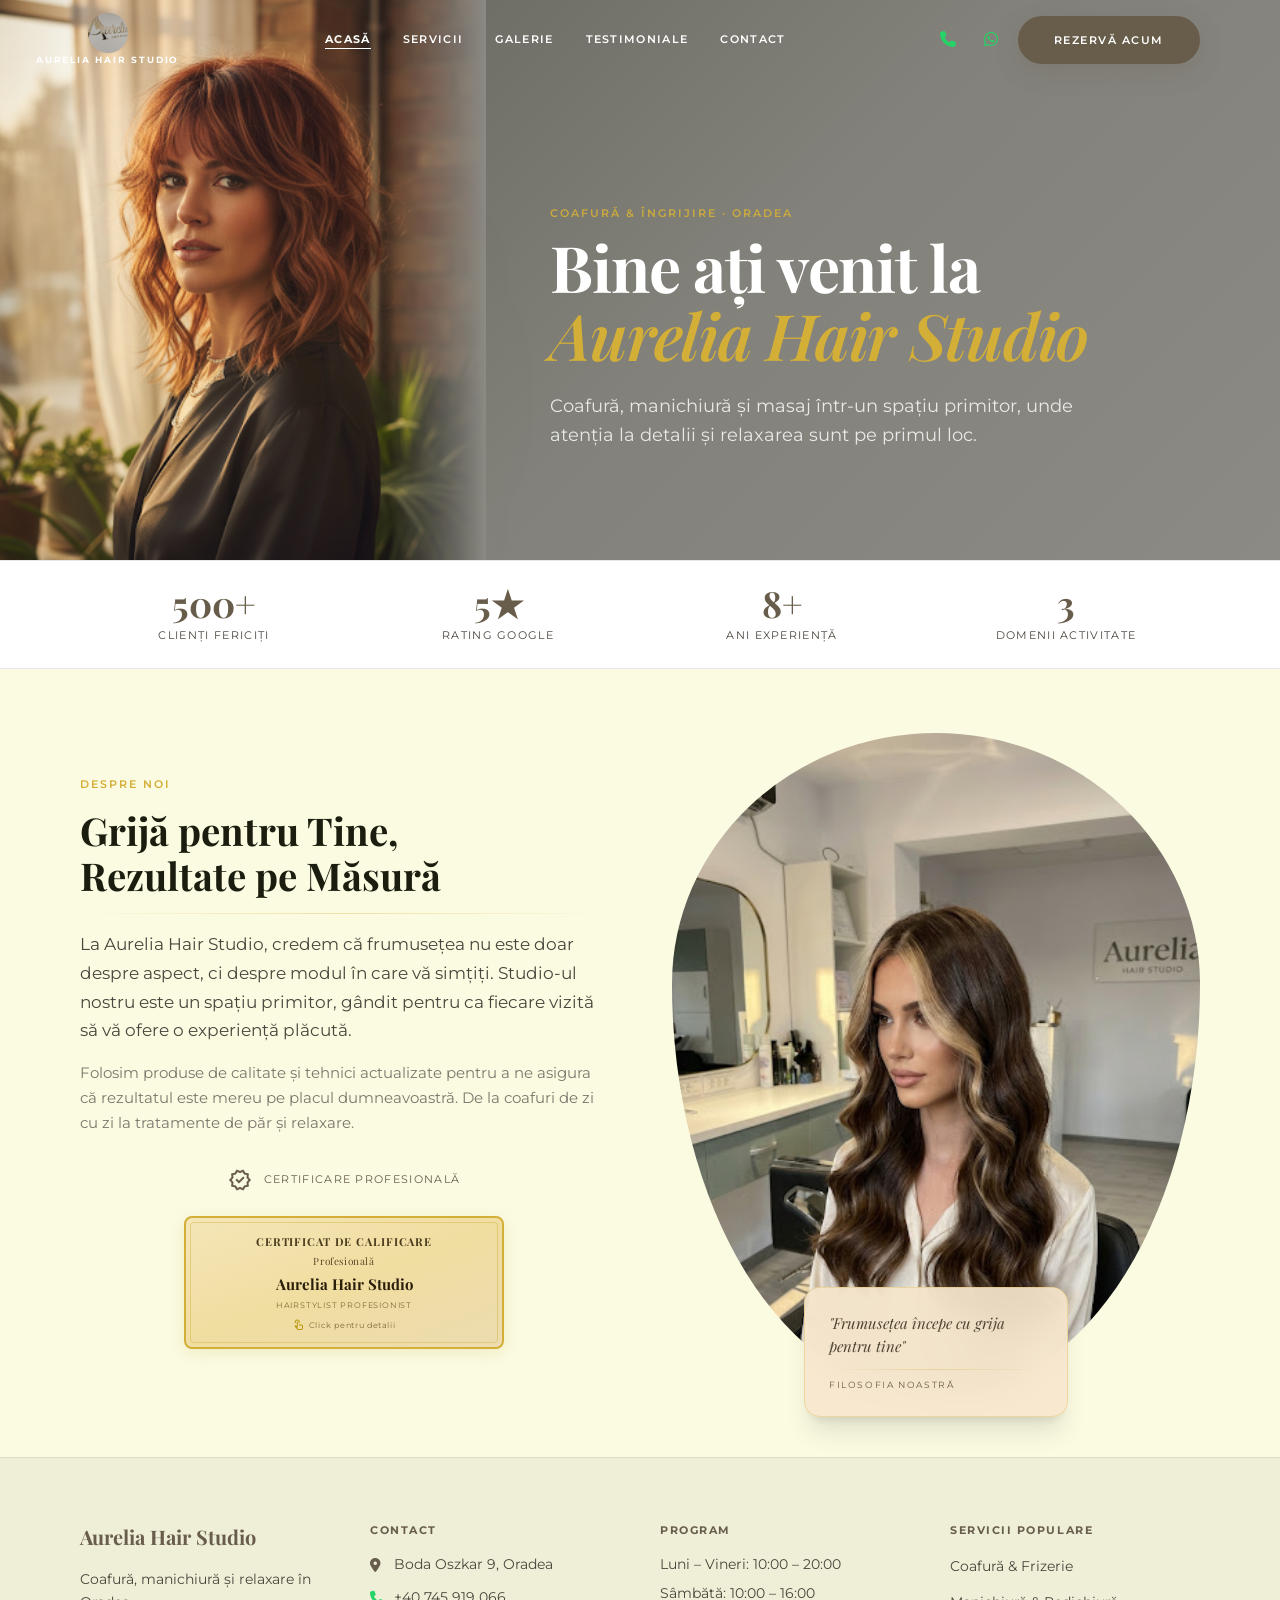
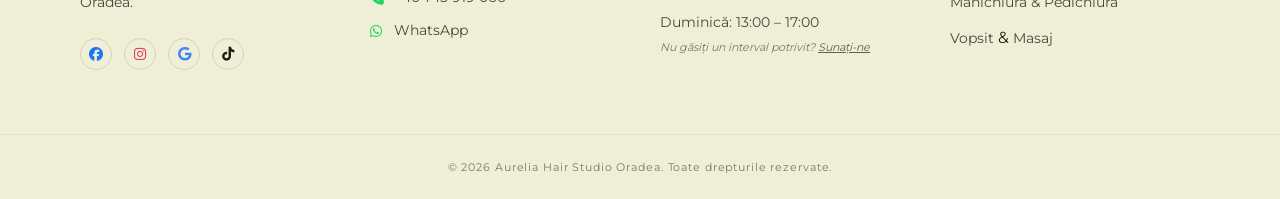
==== index.html @ ef30b787 "Primer commit: web Aurelia Hair Studio" ====
<!DOCTYPE html>
<html class="light" lang="ro"><head><meta http-equiv="Content-Type" content="text/html; charset=UTF-8">

<meta content="width=device-width, initial-scale=1.0" name="viewport">
<title>Aurelia Hair Studio – Sanctuarul tău de frumusețe în Oradea</title>
<meta name="description" content="Aurelia Hair Studio – coafură, manichiură, masaj și tratamente de lux în Oradea. Rezervă o programare online sau pe WhatsApp.">
<script src="js/tailwind.min.js"></script>
<link href="css/fonts.css" rel="stylesheet">
<link href="css/material-symbols.css" rel="stylesheet">
<link rel="stylesheet" href="css/fontawesome.min.css">
<script type="application/ld+json">
{
  "@context": "https://schema.org",
  "@type": "HairSalon",
  "@id": "https://AureliaHairStudio.ro",
  "name": "Aurelia Hair Studio",
  "description": "Coafură, manichiură, masaj și tratamente de lux în Oradea.",
  "image": "https://AureliaHairStudio.ro/images/Logo1.jpg",
  "url": "https://AureliaHairStudio.ro",
  "telephone": "+40-745-919-066",
  "email": "contact@aureliahairstudio.ro",
  "address": {
    "@type": "PostalAddress",
    "streetAddress": "Boda Oszkar 9",
    "addressLocality": "Oradea",
    "addressRegion": "Bihor",
    "postalCode": "410047",
    "addressCountry": "RO"
  },
  "geo": {
    "@type": "GeoCoordinates",
    "latitude": 47.0261015,
    "longitude": 21.9328077
  },
  "openingHoursSpecification": [
    {
      "@type": "OpeningHoursSpecification",
      "dayOfWeek": ["Monday", "Tuesday", "Wednesday", "Thursday", "Friday"],
      "opens": "10:00",
      "closes": "20:00"
    },
    {
      "@type": "OpeningHoursSpecification",
      "dayOfWeek": "Saturday",
      "opens": "10:00",
      "closes": "16:00"
    },
    {
      "@type": "OpeningHoursSpecification",
      "dayOfWeek": "Sunday",
      "opens": "13:00",
      "closes": "17:00"
    }
  ],
  "priceRange": "$$",
  "areaServed": {
    "@type": "City",
    "name": "Oradea"
  },
  "sameAs": [
    "https://www.facebook.com/profile.php?id=61572801821095",
    "https://www.instagram.com/aureliamoga749",
    "https://www.tiktok.com/@aurelia.moga46"
  ],
  "hasOfferCatalog": {
    "@type": "OfferCatalog",
    "name": "Servicii Aurelia Hair Studio",
    "itemListElement": [
      {
        "@type": "Offer",
        "itemOffered": {
          "@type": "Service",
          "name": "Coafură & Frizerie",
          "description": "Tuns, aranjat din perie, coafat ocazii, împletituri"
        }
      },
      {
        "@type": "Offer",
        "itemOffered": {
          "@type": "Service",
          "name": "Vopsit",
          "description": "Vopsit, balayage, airtouch, suvițat, nuanțare"
        }
      },
      {
        "@type": "Offer",
        "itemOffered": {
          "@type": "Service",
          "name": "Masaj",
          "description": "Masaj relaxare, masaj terapeutic, tratamente faciale"
        }
      },
      {
        "@type": "Offer",
        "itemOffered": {
          "@type": "Service",
          "name": "Manichiură & Pedichiură",
          "description": "Manichiură simplă, semi-permanentă, gel"
        }
      }
    ]
  },
  "aggregateRating": {
    "@type": "AggregateRating",
    "ratingValue": "4.9",
    "bestRating": "5",
    "ratingCount": "500"
  }
}
</script>
<script id="tailwind-config">
  tailwind.config = {
    darkMode: "class",
    theme: {
      extend: {
        colors: {
          "gold": "#D4AF37",
          "champagne": "#F7E7CE",
          "surface-tint": "#685d4a",
          "background": "#fbfbe2",
          "surface-container": "#efefd7",
          "surface-container-high": "#eaead1",
          "surface-bright": "#fbfbe2",
          "surface-variant": "#e4e4cc",
          "surface": "#fbfbe2",
          "inverse-primary": "#d3c5ad",
          "primary-fixed-dim": "#d3c5ad",
          "surface-container-lowest": "#ffffff",
          "on-primary-container": "#726753",
          "surface-dim": "#dbdcc3",
          "outline": "#7d766c",
          "inverse-surface": "#303221",
          "surface-container-highest": "#e4e4cc",
          "surface-container-low": "#f5f5dc",
          "outline-variant": "#cec5ba",
          "on-surface-variant": "#4b463d",
          "on-surface": "#1b1d0e",
          "secondary-container": "#fecbcb",
          "primary": "#685d4a",
          "primary-fixed": "#f0e0c8",
          "secondary": "#7b5455",
          "on-background": "#1b1d0e",
          "on-primary": "#ffffff",
          "primary-container": "#f7e7ce"
        },
        borderRadius: {
          "DEFAULT": "0.25rem",
          "lg": "0.5rem",
          "xl": "0.75rem",
          "2xl": "1rem",
          "3xl": "1.5rem",
          "full": "9999px"
        },
        spacing: {
          "section-gap": "120px",
          "gutter": "24px",
          "margin-mobile": "20px",
          "margin-desktop": "80px",
          "base": "8px"
        },
        fontFamily: {
          "serif": ["Playfair Display", "Georgia", "serif"],
          "sans": ["Montserrat", "system-ui", "sans-serif"],
          "display-lg": ["Playfair Display"],
          "headline-lg": ["Playfair Display"],
          "headline-md": ["Playfair Display"],
          "body-lg": ["Montserrat"],
          "body-md": ["Montserrat"],
          "label-sm": ["Montserrat"]
        },
        fontSize: {
          "display-lg": ["clamp(38px,5vw,64px)", { lineHeight: "1.05", letterSpacing: "-0.02em", fontWeight: "700" }],
          "headline-lg": ["32px", { lineHeight: "1.2", fontWeight: "600" }],
          "headline-md": ["24px", { lineHeight: "1.3", fontWeight: "500" }],
          "body-lg": ["18px", { lineHeight: "1.6", fontWeight: "400" }],
          "body-md": ["16px", { lineHeight: "1.5", fontWeight: "400" }],
          "label-sm": ["11px", { lineHeight: "1.0", letterSpacing: "0.12em", fontWeight: "600" }]
        }
      }
    }
  }
</script>
<style>
  :root {
    --gold: #D4AF37;
    --primary: #685d4a;
    --champagne: #F7E7CE;
  }

  * { box-sizing: border-box; }

  html { scroll-behavior: smooth; }

  body {
    font-family: 'Montserrat', sans-serif;
    background: #fbfbe2;
    color: #1b1d0e;
    overflow-x: hidden;
  }

  /* ─── NAV ─── */
  .nav-link {
    font-family: 'Montserrat', sans-serif;
    font-size: 11px;
    font-weight: 600;
    letter-spacing: 0.12em;
    text-transform: uppercase;
    color: #4b463d;
    transition: color 0.3s;
    position: relative;
    padding-bottom: 2px;
  }
  .nav-link::after {
    content: '';
    position: absolute;
    bottom: 0; left: 0;
    width: 100%; height: 1px;
    background: var(--gold);
    transform: scaleX(0);
    transform-origin: left;
    transition: transform 0.3s ease;
  }
  .nav-link:hover::after, .nav-link.active::after { transform: scaleX(1); }
  .nav-link:hover { color: var(--primary); }
  .nav-link.active { color: var(--primary); font-weight: 700; }
  #site-header:not(.scrolled) .nav-link,
  #site-header:not(.scrolled) .nav-link.active { color: #fff; }
  #site-header:not(.scrolled) .nav-link::after { background: #fff; }
  #site-header:not(.scrolled) .nav-link:hover { color: rgba(255,255,255,0.75); }
  .brand-label { color: var(--primary); }
  #site-header:not(.scrolled) .brand-label { color: #fff; }

  /* ─── GOLD DIVIDER ─── */
  .gold-line {
    height: 1px;
    background: linear-gradient(90deg, transparent, var(--gold), transparent);
    opacity: 0.35;
  }

  /* ─── GLASS CARD ─── */
  .glass {
    background: rgba(251,251,226,0.18);
    backdrop-filter: blur(18px);
    -webkit-backdrop-filter: blur(18px);
    border: 1px solid rgba(255,255,255,0.22);
  }

  /* ─── SERVICE CARD ─── */
  .service-card {
    background: #ffffff;
    border: 1px solid rgba(104,93,74,0.08);
    border-radius: 1rem;
    padding: 2.5rem;
    display: flex;
    flex-direction: column;
    align-items: center;
    text-align: center;
    transition: transform 0.45s cubic-bezier(.2,0,.2,1), box-shadow 0.45s cubic-bezier(.2,0,.2,1);
    position: relative;
    overflow: hidden;
  }
  .service-card::before {
    content: '';
    position: absolute;
    inset: 0;
    background: radial-gradient(ellipse at top, rgba(212,175,55,0.06), transparent 70%);
    opacity: 0;
    transition: opacity 0.5s;
    pointer-events: none;
  }
  .service-card:hover {
    transform: translateY(-6px);
    box-shadow: 0 32px 64px rgba(104,93,74,0.12), 0 0 0 1px rgba(212,175,55,0.15);
  }
  .service-card:hover::before { opacity: 1; }

  .service-icon-ring {
    width: 72px; height: 72px;
    border-radius: 50%;
    background: #f7e7ce;
    display: flex; align-items: center; justify-content: center;
    margin-bottom: 1.5rem;
    transition: transform 0.5s cubic-bezier(.2,0,.2,1);
  }
  .service-card:hover .service-icon-ring { transform: scale(1.15) rotate(6deg); }

  /* ─── GALLERY GRID ─── */
  .gallery-item {
    overflow: hidden;
    border-radius: 0.75rem;
    position: relative;
    cursor: pointer;
  }
  .gallery-item img {
    width: 100%;
    height: 100%;
    object-fit: cover;
    transition: transform 0.7s cubic-bezier(.2,0,.2,1);
  }
  .gallery-item:hover img { transform: scale(1.08); }
  .gallery-overlay {
    position: absolute;
    inset: 0;
    background: linear-gradient(to top, rgba(48,50,33,0.6) 0%, transparent 60%);
    opacity: 0;
    transition: opacity 0.4s;
    display: flex;
    align-items: flex-end;
    padding: 1.25rem;
  }
  .gallery-item:hover .gallery-overlay { opacity: 1; }

  /* ─── TESTIMONIAL CARD ─── */
  .testimonial-card {
    background: #ffffff;
    border: 1px solid rgba(104,93,74,0.08);
    border-radius: 1rem;
    padding: 1.75rem;
    transition: transform 0.35s ease, box-shadow 0.35s ease;
  }
  .testimonial-card:hover {
    transform: translateY(-4px);
    box-shadow: 0 20px 40px rgba(104,93,74,0.09);
  }

  /* ─── DOTTED LEADER ─── */
  .dotted-leader {
    flex-grow: 1;
    border-bottom: 1px dotted rgba(212,175,55,0.5);
    margin: 0 8px 4px;
  }

  /* ─── BUTTONS ─── */
  .btn-primary {
    display: inline-flex;
    align-items: center;
    gap: 0.5rem;
    background: var(--primary);
    color: #fff;
    font-family: 'Montserrat', sans-serif;
    font-size: 11px;
    font-weight: 600;
    letter-spacing: 0.14em;
    text-transform: uppercase;
    padding: 1rem 2.25rem;
    border-radius: 9999px;
    transition: all 0.3s ease;
    box-shadow: 0 8px 24px rgba(104,93,74,0.22);
  }
  .btn-primary:hover {
    background: #574e3d;
    transform: translateY(-2px);
    box-shadow: 0 16px 40px rgba(104,93,74,0.32);
  }
  .btn-primary:active { transform: translateY(0) scale(0.97); }

  .btn-secondary {
    display: inline-flex;
    align-items: center;
    gap: 0.5rem;
    border: 1.5px solid rgba(104,93,74,0.5);
    color: #fff;
    font-family: 'Montserrat', sans-serif;
    font-size: 11px;
    font-weight: 600;
    letter-spacing: 0.14em;
    text-transform: uppercase;
    padding: 1rem 2.25rem;
    border-radius: 9999px;
    transition: all 0.3s ease;
  }
  .btn-secondary:hover {
    background: rgba(255,255,255,0.12);
    border-color: rgba(255,255,255,0.6);
  }

  /* ─── STATS BAND ─── */
  .stat-number {
    font-family: 'Playfair Display', serif;
    font-size: 2.25rem;
    font-weight: 700;
    color: var(--primary);
    line-height: 1;
  }

  /* ─── MOBILE MENU ─── */
  #mobile-menu {
    position: fixed;
    inset: 0;
    background: rgba(251,251,226,0.97);
    backdrop-filter: blur(20px);
    z-index: 200;
    display: flex;
    flex-direction: column;
    align-items: center;
    justify-content: center;
    gap: 2rem;
    transform: translateX(100%);
    transition: transform 0.4s cubic-bezier(.77,0,.18,1);
  }
  #mobile-menu.open { transform: translateX(0); }
  .mobile-nav-link {
    font-family: 'Playfair Display', serif;
    font-size: 2rem;
    font-weight: 600;
    color: var(--primary);
    transition: opacity 0.2s;
  }
  .mobile-nav-link:hover { opacity: 0.7; }

  /* ─── SCROLL REVEAL ─── */
  .reveal {
    opacity: 0;
    transform: translateY(28px);
    transition: opacity 0.75s cubic-bezier(.2,0,.2,1), transform 0.75s cubic-bezier(.2,0,.2,1);
  }
  .reveal.visible {
    opacity: 1;
    transform: translateY(0);
  }
  .reveal-left {
    opacity: 0;
    transform: translateX(-32px);
    transition: opacity 0.8s cubic-bezier(.2,0,.2,1), transform 0.8s cubic-bezier(.2,0,.2,1);
  }
  .reveal-left.visible { opacity: 1; transform: translateX(0); }
  .reveal-right {
    opacity: 0;
    transform: translateX(32px);
    transition: opacity 0.8s cubic-bezier(.2,0,.2,1), transform 0.8s cubic-bezier(.2,0,.2,1);
  }
  .reveal-right.visible { opacity: 1; transform: translateX(0); }

  /* Stagger delay helpers */
  .delay-100 { transition-delay: 0.1s; }
  .delay-200 { transition-delay: 0.2s; }
  .delay-300 { transition-delay: 0.3s; }
  .delay-400 { transition-delay: 0.4s; }
  .delay-500 { transition-delay: 0.5s; }

  /* ─── ABOUT ARCH IMAGE ─── */
  .arch-frame {
    border-radius: 50% 50% 48% 48% / 40% 40% 60% 60%;
    overflow: hidden;
  }

  /* ─── SECTION LABELS ─── */
  .eyebrow {
    font-family: 'Montserrat', sans-serif;
    font-size: 11px;
    font-weight: 600;
    letter-spacing: 0.18em;
    text-transform: uppercase;
    color: var(--gold);
    display: block;
    margin-bottom: 0.75rem;
  }

  /* ─── FOOTER ─── */
  footer a:hover { color: var(--primary); }

  /* ─── STAR ─── */
  .star { color: var(--gold); }

  /* ─── SKIP LINK ─── */
  .skip-link{position:absolute;top:-100%;left:16px;background:var(--primary);color:#fff;padding:0.75rem 1.5rem;border-radius:0 0 8px 8px;z-index:10000;font-family:'Montserrat',sans-serif;font-size:13px;font-weight:600;text-decoration:none;transition:top 0.2s;}
  .skip-link:focus{top:0;}

  /* ─── REDUCED MOTION ─── */
  @media (prefers-reduced-motion:reduce){*,*::before,*::after{animation-duration:0.01ms!important;animation-iteration-count:1!important;transition-duration:0.01ms!important;scroll-behavior:auto!important;}}

  /* ─── FOCUS VISIBLE ─── */
  a:focus-visible,button:focus-visible{outline:2px solid var(--gold);outline-offset:2px;}

  /* ─── DIPLOMA LIGHTBOX ─── */
  #diploma-lightbox{position:fixed;inset:0;z-index:9999;background:rgba(10,10,8,0.88);backdrop-filter:blur(12px);display:flex;align-items:center;justify-content:center;opacity:0;pointer-events:none;transition:opacity 0.4s;}
  #diploma-lightbox.show{opacity:1;pointer-events:all;}
  #diploma-lightbox-close{position:absolute;top:20px;right:20px;background:rgba(255,255,255,0.12);border:1px solid rgba(255,255,255,0.2);border-radius:50%;width:44px;height:44px;display:flex;align-items:center;justify-content:center;cursor:pointer;transition:background 0.2s;z-index:10;color:#fff;font-size:24px;}
  #diploma-lightbox-close:hover{background:rgba(255,255,255,0.25);}

  .diploma-card{
    width:min(90vw,580px);
    background:linear-gradient(160deg,#f5e6b8 0%,#f0dda0 20%,#ecdcb0 40%,#f2e4b5 60%,#eedcb2 80%,#f5e6b8 100%);
    border:3px solid #b8960c;
    border-radius:4px;
    padding:6px;
    position:relative;
    box-shadow:0 32px 80px rgba(0,0,0,0.45),inset 0 0 60px rgba(184,150,12,0.08);
    transform:scale(0.92);transition:transform 0.4s cubic-bezier(.2,0,.2,1);
  }
  #diploma-lightbox.show .diploma-card{transform:scale(1);}

  .diploma-inner{
    border:1.5px solid #c9a82680;
    border-radius:2px;
    padding:clamp(1.5rem,4vw,2.5rem);
    position:relative;
    text-align:center;
  }

  .diploma-ministry{font-family:'Montserrat',sans-serif;font-size:9px;letter-spacing:0.08em;color:#5a4a2a;text-transform:uppercase;line-height:1.4;}
  .diploma-serie{font-family:'Montserrat',sans-serif;font-size:10px;color:#5a4a2a;margin:6px 0 12px;}
  .diploma-title{font-family:'Playfair Display',serif;font-size:clamp(22px,4vw,30px);font-weight:700;color:#3a2e14;letter-spacing:0.08em;margin-bottom:2px;}
  .diploma-subtitle{font-family:'Playfair Display',serif;font-size:clamp(12px,2.2vw,16px);font-weight:600;color:#4a3c1e;letter-spacing:0.06em;margin-bottom:16px;}
  .diploma-text{font-family:'Montserrat',sans-serif;font-size:clamp(11px,1.8vw,13px);line-height:1.8;color:#3a2e14;text-align:left;}
  .diploma-text strong{font-weight:700;color:#2a1e0a;}
  .diploma-footer{font-family:'Montserrat',sans-serif;font-size:clamp(10px,1.6vw,12px);line-height:1.7;color:#4a3c1e;text-align:left;margin-top:14px;}

  .diploma-signatures{display:grid;grid-template-columns:1fr 1fr 1fr;gap:8px;margin-top:16px;}
  .diploma-sig{text-align:center;}
  .diploma-sig-scribble{font-family:'Dancing Script','Playfair Display',serif;font-size:20px;font-style:italic;color:#2a1e0a;height:26px;display:flex;align-items:flex-end;justify-content:center;opacity:0.85;letter-spacing:-0.02em;}
  .diploma-sig-line{width:80%;height:1px;background:rgba(90,74,42,0.25);margin:2px auto 3px;}
  .diploma-sig-label{font-family:'Montserrat',sans-serif;font-size:8px;letter-spacing:0.1em;text-transform:uppercase;color:#7d6b3a;margin-top:2px;}
  .diploma-sig-name{font-family:'Playfair Display',serif;font-size:11px;font-style:italic;color:#3a2e14;}
  .diploma-sig{text-align:center;}

  .diploma-bottom{display:flex;align-items:flex-end;justify-content:space-between;margin-top:14px;gap:12px;}
  .diploma-seal{width:72px;height:72px;border-radius:50%;border:2px solid #b8960c;display:flex;align-items:center;justify-content:center;background:radial-gradient(circle,rgba(245,230,184,0.9),rgba(230,210,150,0.7));box-shadow:0 2px 8px rgba(0,0,0,0.15);flex-shrink:0;}
  .diploma-seal-text{font-family:'Montserrat',sans-serif;font-size:5.5px;font-weight:700;color:#5a4a2a;text-align:center;letter-spacing:0.03em;line-height:1.3;text-transform:uppercase;}
  .diploma-seal-star{font-size:9px;color:#b8960c;margin:1px 0;}

  .diploma-date{font-family:'Montserrat',sans-serif;font-size:clamp(9px,1.4vw,11px);color:#5a4a2a;text-align:left;margin-top:10px;}
</style>
</head>
<body style="overflow: auto;">

<a href="#main-content" class="skip-link">Salt la conținut</a>

<!-- ═══════════════════ MOBILE MENU ═══════════════════ -->
<div id="mobile-menu" role="dialog" aria-label="Meniu principal">
  <button id="close-menu" class="absolute top-6 right-6 p-2 text-primary" aria-label="Închide meniu">
    <span class="material-symbols-outlined text-3xl">close</span>
  </button>
  <a class="mobile-nav-link" href="index.html">Acasă</a>
  <a class="mobile-nav-link" href="Servicii.html">Servicii</a>
  <a class="mobile-nav-link" href="Galerie.html">Galerie</a>
  <a class="mobile-nav-link" href="Testimoniale.html">Testimoniale</a>
  <a class="mobile-nav-link" href="Contact.html">Contact</a>
  <a href="Rezervari.html" class="btn-primary mt-4" style="background:var(--primary)">Rezervă acum</a>
</div>

<!-- ═══════════════════ DIPLOMA LIGHTBOX ═══════════════════ -->
<div id="diploma-lightbox" role="dialog" aria-modal="true" onclick="closeDiplomaLightbox()">
  <button id="diploma-lightbox-close" aria-label="Închide" onclick="closeDiplomaLightbox()">
    <span class="material-symbols-outlined" style="font-size:22px;">close</span>
  </button>

  <div class="diploma-card" onclick="event.stopPropagation()">
    <div class="diploma-inner">

      <!-- Ministere + Stemă -->
      <div style="display:flex;justify-content:space-between;align-items:flex-start;margin-bottom:2px;">
        <div class="diploma-ministry" style="text-align:left;max-width:130px;">Ministerul Muncii și<br>Solidarității Sociale</div>
        <div style="text-align:center;flex-shrink:0;">
          <img src="images/Stema Romaniei.png" alt="Stema României" style="width:60px;height:auto;display:block;margin:0 auto 2px;">
          <div style="font-family:'Montserrat',sans-serif;font-size:10px;font-weight:700;letter-spacing:0.15em;color:#5a4a2a;">ROMÂNIA</div>
        </div>
        <div class="diploma-ministry" style="text-align:right;max-width:130px;">Ministerul Educației</div>
      </div>

      <!-- Serie -->
      <div class="diploma-serie">Serie <strong>N</strong> Nr. <strong>0012191</strong> <span style="float:right;">TS</span></div>

      <!-- Titlu -->
      <div class="diploma-title">CERTIFICAT</div>
      <div class="diploma-subtitle">DE CALIFICARE PROFESIONALĂ</div>

      <!-- Text principal -->
      <div class="diploma-text">
        <strong>Aurelia Hair Studio</strong> a participat în perioada <strong>13.10.2023 – 10.02.2024</strong> la programul de perfecționare în arta coafurii și a stylingului profesional, cu durata de <strong>720 de ore</strong>, organizat de <strong>S.C. Metropolitan Events S.R.L.</strong>, cu sediul în localitatea <strong>Sibiu</strong>, județul <strong>Sibiu</strong>, înmatriculat în Registrul național al furnizorilor de formare profesională a adulților cu nr. <strong>32/1094</strong> din <strong>06.10.2023</strong>, și a susținut cu succes proba de certificare în anul <strong>2024</strong>, luna <strong>martie</strong>, ziua <strong>7</strong>, obținând media <strong>10,00</strong> și calificarea de <strong>Hairstylist Profesionist</strong> cu certificare de specialitate.
      </div>

      <!-- Footer legal -->
      <div class="diploma-footer">
        Prezentul certificat se eliberează în conformitate cu prevederile Ordonanței Guvernului nr. 129/2000, republicată și este însoțit de suplimentul descriptiv al certificatului.
      </div>

      <img src="images/FirmaD.png" alt="Semnături și sigiliu" style="width:100%;height:auto;display:block;margin-top:14px;border-radius:2px;">

    </div>
  </div>
</div>

<!-- ═══════════════════ HEADER ═══════════════════ -->
<header id="site-header" class="fixed top-0 left-0 right-0 z-50" style="background:rgba(251,251,226,0);transition:all 0.3s;">
  <div class="flex justify-between items-center max-w-[1280px] mx-auto px-6 md:px-margin-desktop h-20">

    <!-- Logo -->
    <a href="index.html" class="flex flex-col items-center flex-shrink-0" style="margin-left:-44px;">
      <img src="images/Logo1.jpg" alt="Aurelia Hair Studio" class="h-10 w-10 rounded-full object-cover shadow-sm">
      <span class="brand-label" style="font-family:'Montserrat';font-size:9px;font-weight:700;letter-spacing:0.2em;text-transform:uppercase;">Aurelia Hair Studio</span>
    </a>

    <!-- Desktop Nav -->
    <nav class="hidden md:flex items-center space-x-8">
      <a class="nav-link active" href="index.html">Acasă</a>
      <a class="nav-link" href="Servicii.html">Servicii</a>
      <a class="nav-link" href="Galerie.html">Galerie</a>
      <a class="nav-link" href="Testimoniale.html">Testimoniale</a>
      <a class="nav-link" href="Contact.html">Contact</a>
    </nav>

    <!-- Desktop Actions -->
    <div class="hidden md:flex items-center gap-3">
      <a href="tel:+40745919066" class="p-2 text-on-surface-variant hover:text-primary transition-colors" title="Sună-ne">
        <i class="fa-solid fa-phone" style="color:#25D366"></i>
      </a>
      <a href="https://wa.me/40745919066" target="_blank" rel="noopener noreferrer" class="p-2 text-on-surface-variant hover:text-primary transition-colors" title="WhatsApp">
        <i class="fa-brands fa-whatsapp" style="color:#25D366"></i>
      </a>
      <a href="Rezervari.html" class="btn-primary">Rezervă acum</a>
    </div>

    <!-- Mobile hamburger -->
    <button id="open-menu" class="md:hidden p-2 text-primary" aria-label="Deschide meniu">
      <span class="material-symbols-outlined text-2xl">menu</span>
    </button>
  </div>
</header>

<main id="main-content">

<!-- ═══════════════════ HERO ═══════════════════ -->
<section class="relative h-[460px] md:h-[560px] flex items-center overflow-hidden">

  <!-- Background: salon gray -->
  <div class="absolute inset-0" style="background:#8B8A84;"></div>

  <!-- Roscata portrait – left 38% (hidden on mobile) -->
  <div class="absolute inset-y-0 left-0 w-[38%] overflow-hidden hidden md:block">
    <img src="images/aida_img005.jpg" alt="Aurelia Hair Studio – păr magnific" class="w-full h-full object-cover object-[70%_center]" loading="eager">
    <!-- Blend edge to gray background -->
    <div class="absolute inset-y-0 right-0 w-24" style="background:linear-gradient(to right, transparent, #8B8A84);"></div>
  </div>

  <!-- Subtle dark gradient for text zone – right side (hidden on mobile) -->
  <div class="absolute inset-y-0 right-0 w-[62%] hidden md:block" style="background:linear-gradient(135deg, rgba(27,29,14,0.25) 0%, rgba(27,29,14,0.08) 40%, transparent 100%);"></div>

  <!-- On mobile: full-width subtle dark gradient -->
  <div class="absolute inset-0 md:hidden" style="background:linear-gradient(to bottom, rgba(27,29,14,0.05) 0%, rgba(27,29,14,0.25) 100%);"></div>

  <!-- Floating accent blob -->
  <div class="absolute bottom-0 left-0 w-80 h-80 blur-[120px] -z-0 pointer-events-none" style="background:rgba(212,175,55,0.12); border-radius:50%;"></div>

  <div class="relative z-10 max-w-[1280px] mx-auto px-6 md:px-margin-desktop w-full pt-24">
    <div class="max-w-2xl md:ml-[42%]">
      <span class="eyebrow" style="color:rgba(212,175,55,0.9)">Coafură &amp; Îngrijire · Oradea</span>
      <h1 style="font-family:'Playfair Display',serif;font-size:clamp(38px,5vw,68px);font-weight:700;line-height:1.05;letter-spacing:-0.02em;color:#fff;margin-bottom:1.5rem;">
        Bine ați venit la<br><em style="color:#D4AF37;font-style:italic;">Aurelia Hair Studio</em>
      </h1>
      <p style="font-family:'Montserrat',sans-serif;font-size:18px;font-weight:400;line-height:1.65;color:rgba(255,255,255,0.82);max-width:540px;">
        Coafură, manichiură și masaj într-un spațiu primitor, unde atenția la detalii și relaxarea sunt pe primul loc.
      </p>
    </div>
  </div>

</section>

<!-- ═══════════════════ STATS BAND ═══════════════════ -->
<section class="bg-white border-y border-primary/8">
  <div class="max-w-[1280px] mx-auto px-6 md:px-margin-desktop py-6">
    <div class="grid grid-cols-2 md:grid-cols-4 gap-4 text-center">
      <div class="reveal">
        <div class="stat-number">500+</div>
        <div style="font-family:'Montserrat';font-size:11px;letter-spacing:0.12em;text-transform:uppercase;color:#4b463d;margin-top:6px;">Clienți Fericiți</div>
      </div>
      <div class="reveal delay-100">
        <div class="stat-number">5★</div>
        <div style="font-family:'Montserrat';font-size:11px;letter-spacing:0.12em;text-transform:uppercase;color:#4b463d;margin-top:6px;">Rating Google</div>
      </div>
      <div class="reveal delay-200">
        <div class="stat-number">8+</div>
        <div style="font-family:'Montserrat';font-size:11px;letter-spacing:0.12em;text-transform:uppercase;color:#4b463d;margin-top:6px;">Ani Experiență</div>
      </div>
      <div class="reveal delay-300">
        <div class="stat-number">3</div>
        <div style="font-family:'Montserrat';font-size:11px;letter-spacing:0.12em;text-transform:uppercase;color:#4b463d;margin-top:6px;">Domenii Activitate</div>
      </div>
    </div>
  </div>
</section>

<!-- ═══════════════════ ABOUT ═══════════════════ -->
<section class="py-16 bg-surface">
  <div class="max-w-[1280px] mx-auto px-6 md:px-margin-desktop grid grid-cols-1 md:grid-cols-2 gap-12 lg:gap-16 items-center">

    <!-- Text side -->
    <div class="space-y-4 reveal-left visible">
      <span class="eyebrow">Despre Noi</span>
      <h2 style="font-family:'Playfair Display',serif;font-size:clamp(28px,3vw,40px);font-weight:700;color:#1b1d0e;line-height:1.15;">Grijă pentru Tine,<br>Rezultate pe Măsură</h2>
      <div class="gold-line"></div>
      <p style="font-family:'Montserrat',sans-serif;font-size:17px;line-height:1.7;color:#4b463d;">
        La Aurelia Hair Studio, credem că frumusețea nu este doar despre aspect, ci despre modul în care vă simțiți. Studio-ul nostru este un spațiu primitor, gândit pentru ca fiecare vizită să vă ofere o experiență plăcută.
      </p>
      <p style="font-family:'Montserrat',sans-serif;font-size:15px;line-height:1.65;color:#7d766c;">
        Folosim produse de calitate și tehnici actualizate pentru a ne asigura că rezultatul este mereu pe placul dumneavoastră. De la coafuri de zi cu zi la tratamente de păr și relaxare.
      </p>
      <div style="display:flex;flex-direction:column;align-items:center;padding-top:1rem; width: 100%;">
        <div class="flex items-center gap-3">
          <span class="material-symbols-outlined text-primary" style="font-variation-settings:'FILL' 1;">verified</span>
          <span style="font-family:'Montserrat';font-size:11px;letter-spacing:0.12em;text-transform:uppercase;color:#685d4a;">Certificare Profesională</span>
        </div>
        <!-- Diploma — clickabil pentru lightbox -->
        <div role="button" tabindex="0" onclick="openDiplomaLightbox()" onkeydown="if(event.key==='Enter'||event.key===' '){event.preventDefault();openDiplomaLightbox();}" style="margin-top: 1.5rem; cursor: pointer; width: 100%; max-width: 320px; border: 2px solid var(--gold); border-radius: 8px; display: flex; flex-direction: column; align-items: center; justify-content: center; background: linear-gradient(160deg, rgb(245, 230, 184), rgb(240, 221, 160), rgb(236, 220, 176)); position: relative; padding: 16px; transition: transform 0.3s, box-shadow 0.3s; box-shadow: rgba(184, 150, 12, 0.15) 0px 4px 16px; transform: translateY(0px);" onmouseover="this.style.transform='translateY(-3px)';this.style.boxShadow='0 8px 28px rgba(184,150,12,0.25)'" onmouseout="this.style.transform='translateY(0)';this.style.boxShadow='0 4px 16px rgba(184,150,12,0.15)'">
          <div style="position:absolute; top:4px; left:4px; right:4px; bottom:4px; border:1px solid #c9a82660; border-radius:4px;"></div>
          <span style="font-family:'Playfair Display',serif; font-size:11px; font-weight:700; color:#4a3c1e; text-transform:uppercase; letter-spacing:0.08em; margin-bottom:4px;">Certificat de Calificare</span>
          <span style="font-family:'Playfair Display',serif; font-size:10px; color:#5a4a2a; letter-spacing:0.06em; margin-bottom:6px;">Profesională</span>
          <span style="font-family:'Playfair Display',serif; font-size:15px; font-weight:700; color:#2a1e0a; text-align:center; line-height:1.2;">Aurelia Hair Studio</span>
          <span style="font-family:'Montserrat',sans-serif; font-size:8px; color:#7d6b3a; margin-top:6px; letter-spacing:0.1em; text-transform:uppercase;">Hairstylist Profesionist</span>
          <div style="margin-top:8px;display:flex;align-items:center;gap:4px;">
            <span class="material-symbols-outlined" style="font-size:12px;color:#b8960c;">touch_app</span>
            <span style="font-family:'Montserrat',sans-serif;font-size:8px;color:#7d6b3a;letter-spacing:0.08em;">Click pentru detalii</span>
          </div>
        </div>
      </div>
    </div>

    <!-- Image side -->
    <div class="relative reveal-right visible">
      <!-- Main image -->
      <div style="border-radius:50% 50% 48% 48% / 38% 38% 62% 62%;overflow:hidden;aspect-ratio:4/5;position:relative;">
        <img src="images/RMorenaR.jpg" alt="Aurelia – Stilistă" class="w-full h-full object-cover object-top">
      </div>
      <!-- Floating philosophy card -->
      <div class="absolute -bottom-6 left-1/2 -translate-x-1/2 glass p-6 rounded-2xl shadow-xl max-w-xs" style="background:rgba(247,231,206,0.92);border:1px solid rgba(212,175,55,0.3);">
        <p style="font-family:'Playfair Display',serif;font-size:15px;font-style:italic;color:#4f4533;line-height:1.5;">"Frumusețea începe cu grija pentru tine"</p>
        <div class="gold-line mt-3"></div>
        <span style="font-family:'Montserrat';font-size:9px;letter-spacing:0.18em;text-transform:uppercase;color:#685d4a;display:block;margin-top:8px;">Filosofia Noastră</span>
      </div>
    </div>
  </div>
</section>

</main>

<!-- ═══════════════════ FOOTER ═══════════════════ -->
<footer style="background:#efefd7;border-top:1px solid rgba(104,93,74,0.12);">
  <nav aria-label="Navigare footer">
  <div class="max-w-[1280px] mx-auto px-6 md:px-margin-desktop py-16">
    <div class="grid grid-cols-1 md:grid-cols-4 gap-10">
      <div class="space-y-4">
        <div style="font-family:'Playfair Display',serif;font-size:20px;font-weight:700;color:var(--primary);">Aurelia Hair Studio</div>
        <p style="font-family:'Montserrat',sans-serif;font-size:14px;line-height:1.65;color:#4b463d;">Coafură, manichiură și relaxare în Oradea.</p>
        <div class="flex gap-3 pt-2">
          <a href="https://www.facebook.com/profile.php?id=61572801821095" target="_blank" rel="noopener noreferrer" class="w-8 h-8 rounded-full flex items-center justify-center hover:bg-primary-container transition-colors" style="border:1px solid rgba(104,93,74,0.2)"><i class="fa-brands fa-facebook text-sm" style="color:#1877F2"></i></a>
          <a href="https://www.instagram.com/aureliamoga749?igsh=M29ramxvZG9yc3p6" target="_blank" rel="noopener noreferrer" class="w-8 h-8 rounded-full flex items-center justify-center hover:bg-primary-container transition-colors" style="border:1px solid rgba(104,93,74,0.2)"><i class="fa-brands fa-instagram text-sm" style="color:#E4405F"></i></a>
          <a href="https://www.google.com/maps/search/?api=1&query=Aurelia+Hair+Studio+Boda+Oszkar+9+Oradea" target="_blank" rel="noopener noreferrer" class="w-8 h-8 rounded-full flex items-center justify-center hover:bg-primary-container transition-colors" style="border:1px solid rgba(104,93,74,0.2)"><i class="fa-brands fa-google text-sm" style="color:#4285F4"></i></a>
          <a href="https://www.tiktok.com/@aurelia.moga46?_r=1&_t=ZN-96ePt0rUFc6" target="_blank" rel="noopener noreferrer" class="w-8 h-8 rounded-full flex items-center justify-center hover:bg-primary-container transition-colors" style="border:1px solid rgba(104,93,74,0.2)"><i class="fa-brands fa-tiktok text-sm"></i></a>
        </div>
      </div>

      <div class="space-y-4">
        <h4 style="font-family:'Montserrat';font-size:11px;font-weight:700;letter-spacing:0.14em;text-transform:uppercase;color:var(--primary);">Contact</h4>
        <ul class="space-y-3">
          <li><a href="Contact.html" style="font-family:'Montserrat';font-size:14px;color:#4b463d;display:flex;align-items:center;gap:8px;transition:color 0.2s;"><i class="fa-solid fa-location-dot" style="color:var(--primary);width:16px;"></i> Boda Oszkar 9, Oradea</a></li>
          <li><a href="tel:+40745919066" style="font-family:'Montserrat';font-size:14px;color:#4b463d;display:flex;align-items:center;gap:8px;transition:color 0.2s;"><i class="fa-solid fa-phone" style="color:#25D366;width:16px;"></i> +40 745 919 066</a></li>
          <li><a href="https://wa.me/40745919066" target="_blank" rel="noopener noreferrer" style="font-family:'Montserrat';font-size:14px;color:#4b463d;display:flex;align-items:center;gap:8px;transition:color 0.2s;"><i class="fa-brands fa-whatsapp" style="color:#25D366;width:16px;"></i> WhatsApp</a></li>
        </ul>
      </div>

      <div class="space-y-4">
        <h4 style="font-family:'Montserrat';font-size:11px;font-weight:700;letter-spacing:0.14em;text-transform:uppercase;color:var(--primary);">Program</h4>
        <ul class="space-y-2" style="font-family:'Montserrat';font-size:14px;color:#4b463d;">
          <li>Luni – Vineri: 10:00 – 20:00</li>
          <li>Sâmbătă: 10:00 – 16:00</li>
          <li>Duminică: 13:00 – 17:00</li>
        </ul>
        <p style="font-family:'Montserrat';font-size:11px;color:#7d766c;font-style:italic;margin-top:6px;">Nu găsiți un interval potrivit? <a href="tel:+40745919066" style="text-decoration:underline;color:var(--primary);">Sunați-ne</a></p>
      </div>

      <div class="space-y-4">
        <h4 style="font-family:'Montserrat';font-size:11px;font-weight:700;letter-spacing:0.14em;text-transform:uppercase;color:var(--primary);">Servicii Populare</h4>
        <ul class="space-y-3">
          <li><a href="Servicii.html#coafura" style="font-family:'Montserrat';font-size:14px;color:#4b463d;">Coafură &amp; Frizerie</a></li>
          <li><a href="Servicii.html#manichiura" style="font-family:'Montserrat';font-size:14px;color:#4b463d;">Manichiură &amp; Pedichiură</a></li>
          <li><a href="Servicii.html#vopsit" style="font-family:'Montserrat';font-size:14px;color:#4b463d;">Vopsit</a> &amp; <a href="Servicii.html#masaj" style="font-family:'Montserrat';font-size:14px;color:#4b463d;">Masaj</a></li>
        </ul>
      </div>
    </div>
  </div>
  <div style="border-top:1px solid rgba(104,93,74,0.1);">
    <div class="max-w-[1280px] mx-auto px-6 md:px-margin-desktop py-6 text-center">
      <p style="font-family:'Montserrat';font-size:11px;letter-spacing:0.08em;color:#7d766c;">© <span id="copyright-year"></span> Aurelia Hair Studio Oradea. Toate drepturile rezervate.</p>
    </div>
  </div>
  </nav>
</footer>

<!-- ═══════════════════ SCRIPTS ═══════════════════ -->
<script>
  // ─── HEADER scroll effect
  const header = document.getElementById('site-header');
  function updateHeader() {
    if (window.scrollY > 60) {
      header.classList.add('scrolled');
      header.style.background = 'rgba(251,251,226,0.95)';
      header.style.backdropFilter = 'blur(18px)';
      header.style.borderBottom = '1px solid rgba(104,93,74,0.12)';
      header.style.boxShadow = '0 4px 24px rgba(104,93,74,0.08)';
    } else {
      header.classList.remove('scrolled');
      header.style.background = '';
      header.style.backdropFilter = '';
      header.style.borderBottom = '';
      header.style.boxShadow = '';
    }
  }
  window.addEventListener('scroll', updateHeader, { passive: true });
  updateHeader();

  // ─── MOBILE MENU
  document.getElementById('open-menu').addEventListener('click', () => {
    document.getElementById('mobile-menu').classList.add('open');
    document.body.style.overflow = 'hidden';
  });
  document.getElementById('close-menu').addEventListener('click', () => {
    document.getElementById('mobile-menu').classList.remove('open');
    document.body.style.overflow = '';
  });

  // ─── SCROLL REVEAL
  const revealEls = document.querySelectorAll('.reveal, .reveal-left, .reveal-right');
  const revealObserver = new IntersectionObserver((entries) => {
    entries.forEach(entry => {
      if (entry.isIntersecting) {
        entry.target.classList.add('visible');
      }
    });
  }, { threshold: 0.1 });
  revealEls.forEach(el => revealObserver.observe(el));

  // ─── DIPLOMA LIGHTBOX
  function openDiplomaLightbox() {
    document.getElementById('diploma-lightbox').classList.add('show');
    document.body.style.overflow = 'hidden';
  }
  function closeDiplomaLightbox() {
    document.getElementById('diploma-lightbox').classList.remove('show');
    document.body.style.overflow = '';
  }
  document.addEventListener('keydown', (e) => {
    if (e.key === 'Escape') closeDiplomaLightbox();
  });

  document.getElementById('copyright-year').textContent = new Date().getFullYear();
</script>


</body></html>
---- css/fonts.css ----
﻿@font-face {
  font-family: 'Montserrat';
  font-style: normal;
  font-weight: 300;
  font-display: swap;
  src: url('../fonts/font1.ttf') format('truetype');
}
@font-face {
  font-family: 'Montserrat';
  font-style: normal;
  font-weight: 400;
  font-display: swap;
  src: url('../fonts/font2.ttf') format('truetype');
}
@font-face {
  font-family: 'Montserrat';
  font-style: normal;
  font-weight: 500;
  font-display: swap;
  src: url('../fonts/font3.ttf') format('truetype');
}
@font-face {
  font-family: 'Montserrat';
  font-style: normal;
  font-weight: 600;
  font-display: swap;
  src: url('../fonts/font4.ttf') format('truetype');
}
@font-face {
  font-family: 'Montserrat';
  font-style: normal;
  font-weight: 700;
  font-display: swap;
  src: url('../fonts/font5.ttf') format('truetype');
}
@font-face {
  font-family: 'Playfair Display';
  font-style: italic;
  font-weight: 400;
  font-display: swap;
  src: url('../fonts/font6.ttf') format('truetype');
}
@font-face {
  font-family: 'Playfair Display';
  font-style: italic;
  font-weight: 600;
  font-display: swap;
  src: url('../fonts/font7.ttf') format('truetype');
}
@font-face {
  font-family: 'Playfair Display';
  font-style: normal;
  font-weight: 400;
  font-display: swap;
  src: url('../fonts/font8.ttf') format('truetype');
}
@font-face {
  font-family: 'Playfair Display';
  font-style: normal;
  font-weight: 500;
  font-display: swap;
  src: url('../fonts/font9.ttf') format('truetype');
}
@font-face {
  font-family: 'Playfair Display';
  font-style: normal;
  font-weight: 600;
  font-display: swap;
  src: url('../fonts/font10.ttf') format('truetype');
}
@font-face {
  font-family: 'Playfair Display';
  font-style: normal;
  font-weight: 700;
  font-display: swap;
  src: url('../fonts/font11.ttf') format('truetype');
}
---- css/material-symbols.css ----
﻿@font-face {
  font-family: 'Material Symbols Outlined';
  font-style: normal;
  font-weight: 100;
  font-display: swap;
  src: url('../fonts/ms-font1.ttf') format('truetype');
}
@font-face {
  font-family: 'Material Symbols Outlined';
  font-style: normal;
  font-weight: 200;
  font-display: swap;
  src: url('../fonts/ms-font2.ttf') format('truetype');
}
@font-face {
  font-family: 'Material Symbols Outlined';
  font-style: normal;
  font-weight: 300;
  font-display: swap;
  src: url('../fonts/ms-font3.ttf') format('truetype');
}
@font-face {
  font-family: 'Material Symbols Outlined';
  font-style: normal;
  font-weight: 400;
  font-display: swap;
  src: url('../fonts/ms-font4.ttf') format('truetype');
}
@font-face {
  font-family: 'Material Symbols Outlined';
  font-style: normal;
  font-weight: 500;
  font-display: swap;
  src: url('../fonts/ms-font5.ttf') format('truetype');
}
@font-face {
  font-family: 'Material Symbols Outlined';
  font-style: normal;
  font-weight: 600;
  font-display: swap;
  src: url('../fonts/ms-font6.ttf') format('truetype');
}
@font-face {
  font-family: 'Material Symbols Outlined';
  font-style: normal;
  font-weight: 700;
  font-display: swap;
  src: url('../fonts/ms-font7.ttf') format('truetype');
}

.material-symbols-outlined {
  font-family: 'Material Symbols Outlined';
  font-weight: normal;
  font-style: normal;
  font-size: 24px;
  line-height: 1;
  letter-spacing: normal;
  text-transform: none;
  display: inline-block;
  white-space: nowrap;
  word-wrap: normal;
  direction: ltr;
}
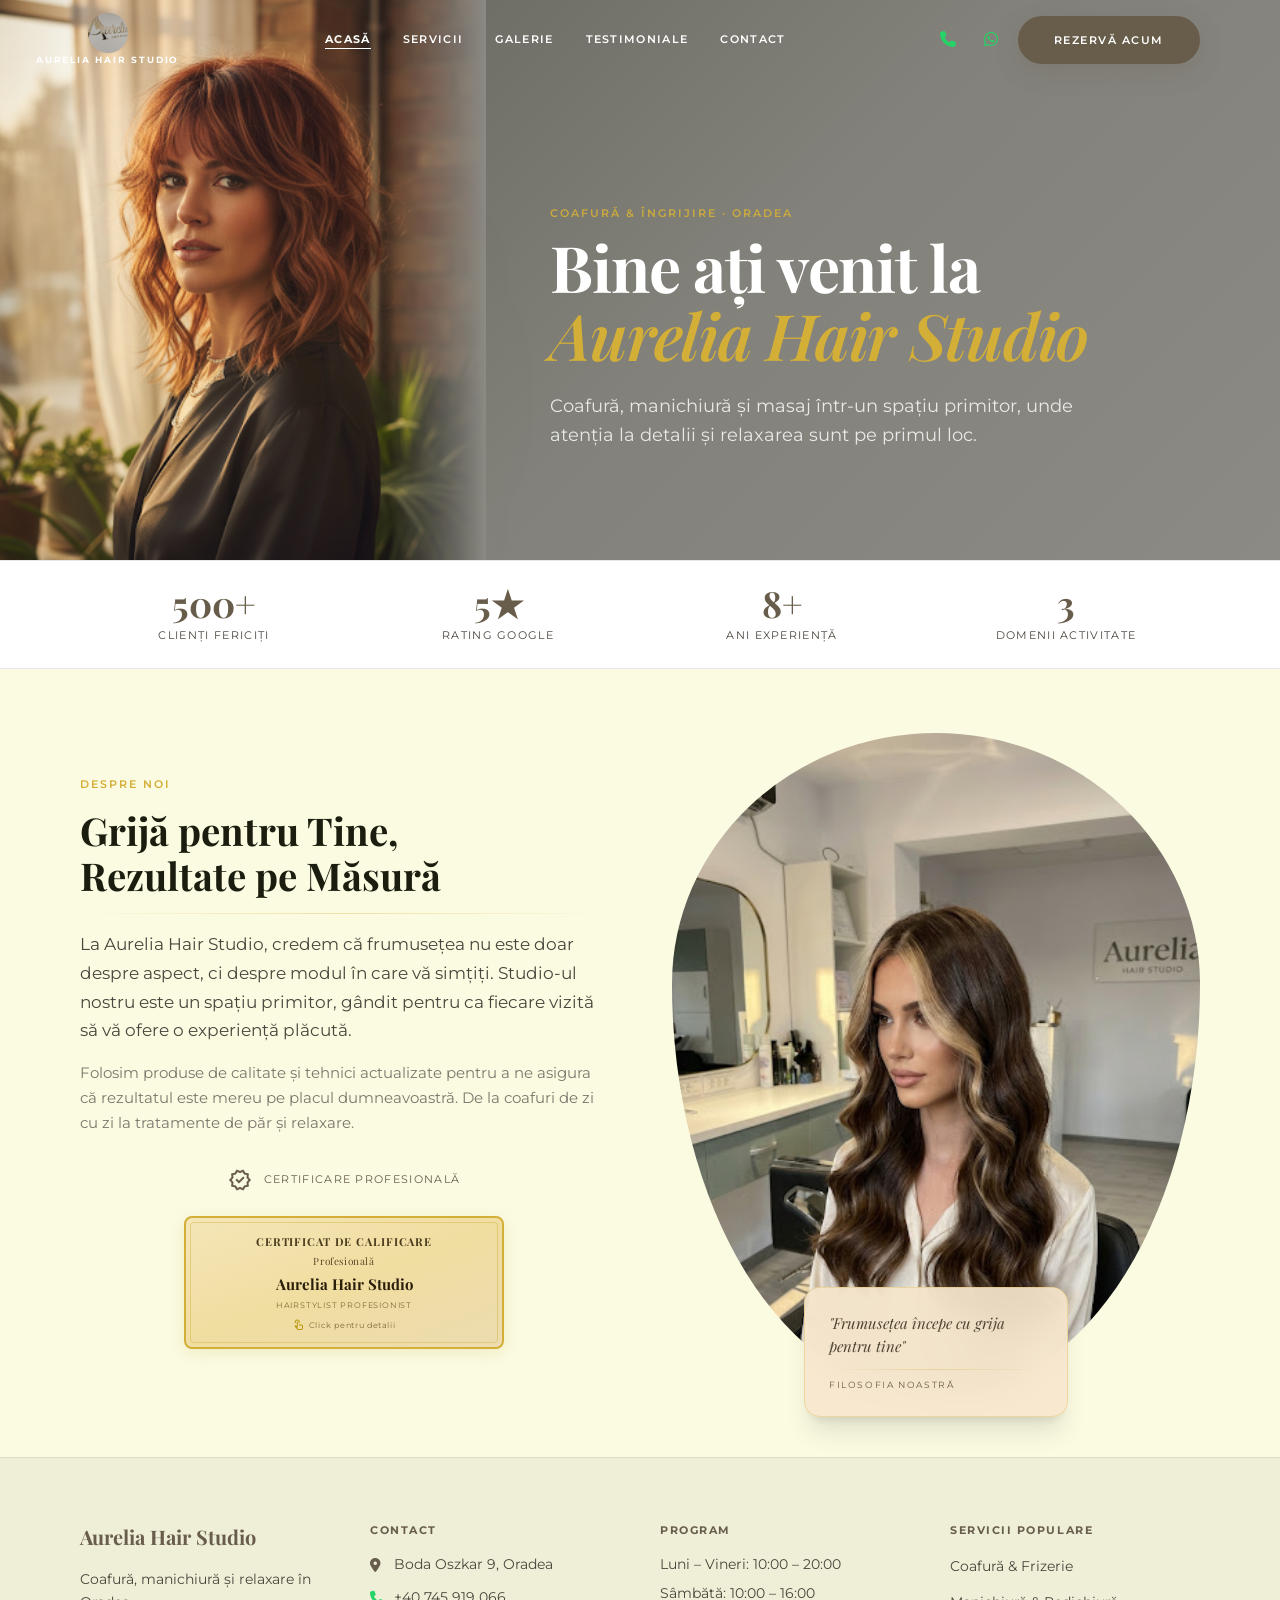
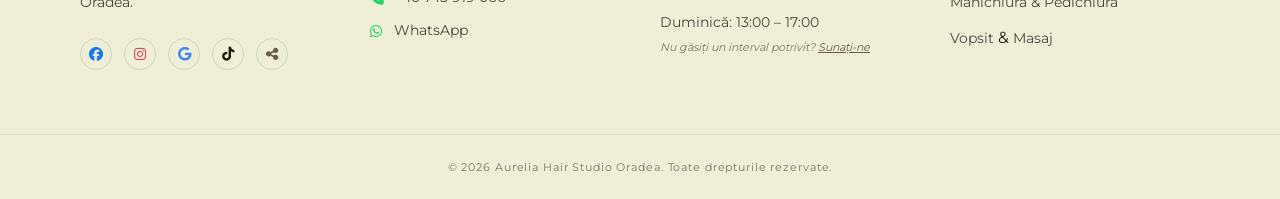
==== commit a1fbd605: "Actualizare site 13/08/2026 20:46:01,74" ====
--- a/index.html
+++ b/index.html
@@ -4,6 +4,12 @@
 <meta content="width=device-width, initial-scale=1.0" name="viewport">
 <title>Aurelia Hair Studio – Sanctuarul tău de frumusețe în Oradea</title>
 <meta name="description" content="Aurelia Hair Studio – coafură, manichiură, masaj și tratamente de lux în Oradea. Rezervă o programare online sau pe WhatsApp.">
+<!-- Open Graph / Facebook -->
+<meta property="og:type" content="website">
+<meta property="og:url" content="https://aureliahairstudio.ro/">
+<meta property="og:title" content="Aurelia Hair Studio – Sanctuarul tău de frumusețe în Oradea">
+<meta property="og:description" content="Coafură, manichiură, masaj și tratamente de lux în Oradea. Rezervă o programare online sau pe WhatsApp.">
+<meta property="og:image" content="https://aureliahairstudio.ro/images/Logo1.jpg">
 <script src="js/tailwind.min.js"></script>
 <link href="css/fonts.css" rel="stylesheet">
 <link href="css/material-symbols.css" rel="stylesheet">
@@ -746,6 +752,7 @@
           <a href="https://www.instagram.com/aureliamoga749?igsh=M29ramxvZG9yc3p6" target="_blank" rel="noopener noreferrer" class="w-8 h-8 rounded-full flex items-center justify-center hover:bg-primary-container transition-colors" style="border:1px solid rgba(104,93,74,0.2)"><i class="fa-brands fa-instagram text-sm" style="color:#E4405F"></i></a>
           <a href="https://www.google.com/maps/search/?api=1&query=Aurelia+Hair+Studio+Boda+Oszkar+9+Oradea" target="_blank" rel="noopener noreferrer" class="w-8 h-8 rounded-full flex items-center justify-center hover:bg-primary-container transition-colors" style="border:1px solid rgba(104,93,74,0.2)"><i class="fa-brands fa-google text-sm" style="color:#4285F4"></i></a>
           <a href="https://www.tiktok.com/@aurelia.moga46?_r=1&_t=ZN-96ePt0rUFc6" target="_blank" rel="noopener noreferrer" class="w-8 h-8 rounded-full flex items-center justify-center hover:bg-primary-container transition-colors" style="border:1px solid rgba(104,93,74,0.2)"><i class="fa-brands fa-tiktok text-sm"></i></a>
+          <button onclick="sharePage()" class="w-8 h-8 rounded-full flex items-center justify-center hover:bg-primary-container transition-colors cursor-pointer" style="border:1px solid rgba(104,93,74,0.2)" title="Compartir" aria-label="Compartir pagina"><i class="fa-solid fa-share-nodes text-sm" style="color:var(--primary)"></i></button>
         </div>
       </div>
 
@@ -843,6 +850,22 @@
   });
 
   document.getElementById('copyright-year').textContent = new Date().getFullYear();
+
+  // ─── SHARE PAGE
+  function sharePage() {
+    if (navigator.share) {
+      navigator.share({ title: 'Aurelia Hair Studio', url: window.location.href }).catch(function(){});
+    } else {
+      navigator.clipboard.writeText(window.location.href).then(function() {
+        var t = document.createElement('div');
+        t.textContent = 'Link copiat!';
+        t.style.cssText = 'position:fixed;bottom:24px;left:50%;transform:translateX(-50%);background:var(--primary);color:#fff;padding:10px 24px;border-radius:8px;font-family:Montserrat,sans-serif;font-size:14px;z-index:9999;opacity:0;transition:opacity 0.3s';
+        document.body.appendChild(t);
+        requestAnimationFrame(function(){ t.style.opacity = '1'; });
+        setTimeout(function(){ t.style.opacity = '0'; setTimeout(function(){ t.remove(); }, 300); }, 2000);
+      });
+    }
+  }
 </script>
 
 
